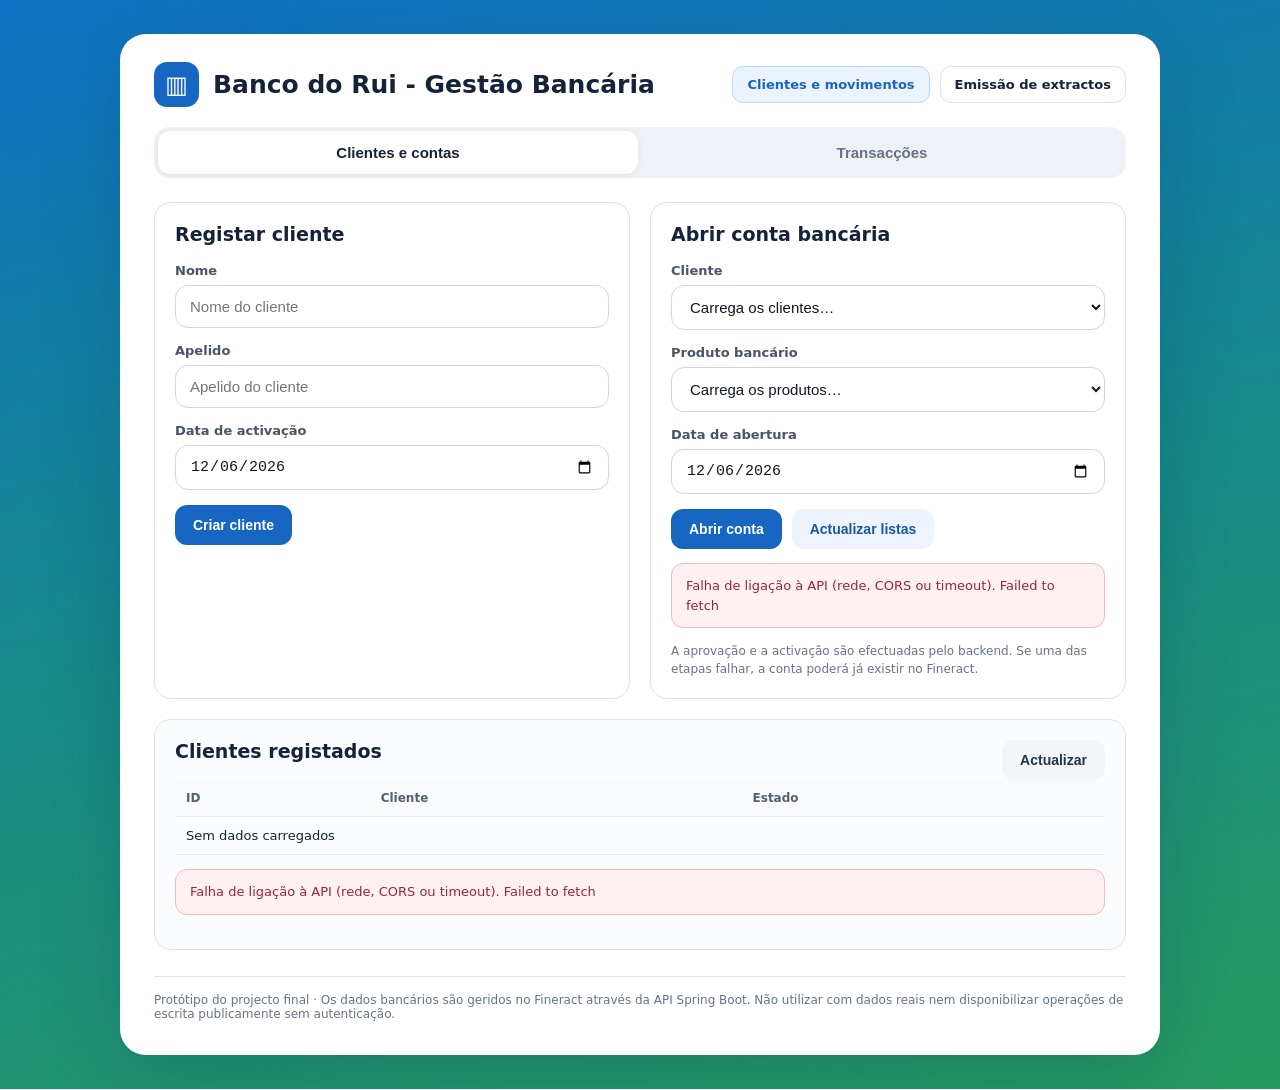
==== index.html @ a5297a6b "Add files via upload" ====
<!doctype html>
<html lang="pt"><head><meta charset="utf-8"><meta name="viewport" content="width=device-width, initial-scale=1"><title>Banco do Rui - Gestão Bancária</title><link rel="stylesheet" href="styles.css"></head>
<body><main class="shell"><header class="top"><div class="brand"><div class="brand-symbol" aria-hidden="true">▥</div><div><h1>Banco do Rui - Gestão Bancária</h1></div></div><nav class="nav" aria-label="Páginas"><a href="index.html" aria-current="page">Clientes e movimentos</a><a href="extratos.html">Emissão de extractos</a></nav></header>
<div class="tab-bar" role="tablist" aria-label="Gestão bancária"><button type="button" role="tab" aria-selected="true" aria-controls="tabClientes" id="btnClientes">Clientes e contas</button><button type="button" role="tab" aria-selected="false" aria-controls="tabMovimentos" id="btnMovimentos">Transacções</button></div>
<section class="panel" id="tabClientes" role="tabpanel" aria-labelledby="btnClientes"><div class="grid-actions"><section class="card"><h2>Registar cliente</h2><form id="clientForm"><div class="field"><label for="firstname">Nome</label><input id="firstname" placeholder="Nome do cliente" required maxlength="100"></div><div class="field"><label for="lastname">Apelido</label><input id="lastname" placeholder="Apelido do cliente" required maxlength="100"></div><div class="field"><label for="activationDate">Data de activação</label><input type="date" id="activationDate"></div><button class="button" type="submit" id="createClient">Criar cliente</button></form><div id="clientStatus" role="status" hidden></div></section>
<section class="card"><h2>Abrir conta bancária</h2><form id="accountForm"><div class="field"><label for="clientId">Cliente</label><select id="clientId" required><option value="">Carrega os clientes…</option></select></div><div class="field"><label for="productId">Produto bancário</label><select id="productId" required><option value="">Carrega os produtos…</option></select></div><div class="field"><label for="openedOnDate">Data de abertura</label><input id="openedOnDate" type="date"></div><div class="button-row"><button class="button" id="openAccount" type="submit">Abrir conta</button><button class="button secondary" type="button" id="refreshLists">Actualizar listas</button></div></form><div id="accountStatus" role="status" hidden></div><p class="note">A aprovação e a activação são efectuadas pelo backend. Se uma das etapas falhar, a conta poderá já existir no Fineract.</p></section></div>
<section class="card card-soft"><div class="section-header"><h2>Clientes registados</h2><button class="button soft" type="button" id="reloadClients">Actualizar</button></div><div class="table-wrap"><table class="table"><thead><tr><th>ID</th><th>Cliente</th><th>Estado</th></tr></thead><tbody id="clientsTable"><tr><td colspan="3">Sem dados carregados</td></tr></tbody></table></div><div id="listStatus" role="status" hidden></div></section></section>
<section class="panel" id="tabMovimentos" role="tabpanel" aria-labelledby="btnMovimentos" hidden><section class="card"><h2>Pesquisar conta</h2><div class="find-row"><div class="field" style="margin:0"><label for="accountNo">Número de conta</label><input id="accountNo" placeholder="Ex.: 000000001" autocomplete="off" inputmode="numeric"></div><button class="button secondary" id="lookupAccount" type="button">Pesquisar</button></div><div id="lookupStatus" hidden role="status"></div><div class="summary" id="accountSummary" hidden><div class="summary-item"><small>Titular</small><strong id="accountHolder">—</strong></div><div class="summary-item"><small>Moeda</small><strong id="accountCurrency">—</strong></div><div class="summary-item"><small>Estado</small><strong id="accountActive">—</strong></div></div></section>
<section class="card"><h2>Registar transacção</h2><form id="transactionForm"><div class="field"><label>Tipo de operação</label><div class="radio-row"><label><input type="radio" name="operation" value="deposit" checked> Depósito</label><label><input type="radio" name="operation" value="withdrawal"> Levantamento</label></div></div><div class="two"><div class="field"><label for="amount">Valor (MZN)</label><input id="amount" type="number" min="0.01" step="0.01" placeholder="Ex.: 1500.00" required></div><div class="field"><label for="movementDate">Data da transacção</label><input id="movementDate" type="date" required></div></div><button class="button" type="submit" id="postMovement" disabled>Registar movimento</button></form><div id="transactionStatus" hidden role="status"></div></section>
<section class="card card-soft"><div class="section-header"><h2>Movimentos da conta</h2><button class="button soft" id="reloadTransactions" type="button" disabled>Actualizar</button></div><div class="table-wrap"><table class="table"><thead><tr><th>Data</th><th>Operação</th><th>Valor</th><th>Descrição</th></tr></thead><tbody id="transactionsTable"><tr><td colspan="4">Pesquisa uma conta para consultar movimentos.</td></tr></tbody></table></div><div id="movementsStatus" hidden role="status"></div></section></section>
<footer class="footer-note">Protótipo do projecto final · Os dados bancários são geridos no Fineract através da API Spring Boot. Não utilizar com dados reais nem disponibilizar operações de escrita publicamente sem autenticação.</footer>
</main><script type="module" src="gestao.js"></script></body></html>
---- styles.css ----
:root{font-family:Inter,ui-sans-serif,system-ui,-apple-system,BlinkMacSystemFont,"Segoe UI",sans-serif;color:#17212f;--main:#1767c2;--line:#dce3ec;--bg:#f8fafc;--muted:#64748b;--good:#087f5b;--bad:#ad2831}*{box-sizing:border-box}body{margin:0;min-height:100vh;background:linear-gradient(168deg,#0d72c4,#178b87 53%,#269b60);padding:34px 18px;color:#15233a}a{color:inherit}a:focus-visible,button:focus-visible,input:focus-visible,select:focus-visible{outline:3px solid #93c5fd;outline-offset:2px}.shell{max-width:1040px;margin:auto;background:#fff;border-radius:26px;padding:28px 34px 34px;box-shadow:0 24px 80px #07284b35}.top{display:flex;align-items:center;justify-content:space-between;gap:16px;flex-wrap:wrap}.brand{display:flex;align-items:center;gap:14px}.brand-symbol{width:45px;height:45px;background:#1767c2;border-radius:13px;display:grid;place-items:center;color:#fff;font-size:24px}h1{font-size:25px;line-height:1.2;margin:0}h2{font-size:19px;margin:0 0 18px}h3{font-size:15px;margin:0 0 12px}p{margin:6px 0 0}.sub{font-size:13px;color:var(--muted)}.nav{display:flex;flex-wrap:wrap;gap:10px}.nav a{border:1px solid var(--line);padding:10px 14px;border-radius:11px;text-decoration:none;font-weight:650;font-size:13px}.nav a[aria-current=page]{color:var(--main);background:#eaf3ff;border-color:#b8d8ff}.sep{height:1px;background:var(--line);margin:24px 0}.section-header{display:flex;align-items:center;justify-content:space-between;gap:12px;flex-wrap:wrap}.pill{border:1px solid #b9ddce;background:#f0fcf6;color:#0a6546;padding:6px 9px;border-radius:99px;font-size:12px;font-weight:700}.api-form{margin:18px 0 2px;padding:14px;background:#f7faff;border:1px solid #dbe7f4;border-radius:15px}.two{display:grid;grid-template-columns:1fr 1fr;gap:16px}.field{display:grid;gap:7px;margin:0 0 15px}.field label{font-size:13px;color:#475569;font-weight:700}.field input,.field select{width:100%;border:1px solid #cdd7e3;border-radius:13px;background:#fff;padding:12px 14px;font-size:15px;color:#111827;min-width:0}.field input[readonly]{background:#f1f5f9}.row{display:flex;gap:12px;align-items:center;flex-wrap:wrap}.tab-bar{display:grid;grid-template-columns:1fr 1fr;gap:4px;background:#eef1f5;border-radius:16px;padding:4px;margin:20px 0 24px}.tab-bar button{border:0;background:transparent;padding:13px 8px;border-radius:12px;color:#657287;font-weight:700;font-size:15px;cursor:pointer}.tab-bar button[aria-selected=true]{background:white;color:#15233a;box-shadow:0 1px 6px #00000012}.panel[hidden], [hidden]{display:none!important}.card{border:1px solid var(--line);background:white;border-radius:17px;padding:20px;margin:0 0 20px}.card-soft{background:#fbfcfe}.muted{color:var(--muted);font-size:13px}.button{border:0;border-radius:12px;background:#1767c2;color:white;padding:12px 18px;font-size:14px;font-weight:750;cursor:pointer;display:inline-flex;align-items:center;gap:7px;justify-content:center;text-decoration:none}.button.secondary{background:#eef4ff;color:#17589f}.button.soft{background:#f3f5f8;color:#23344f}.button:disabled{opacity:.45;cursor:not-allowed}.button:hover:not(:disabled){filter:brightness(.96)}.button-row{display:flex;gap:10px;flex-wrap:wrap}.message{margin:14px 0;border-radius:12px;padding:12px 14px;font-size:13px;line-height:1.5;border:1px solid #cfdef3;background:#eff6ff;color:#164f93;white-space:pre-wrap}.message.error{border-color:#f4b8c0;background:#fff1f2;color:#9a2636}.message.success{border-color:#b6e9d5;background:#f0fdf4;color:#07683e}.table-wrap{overflow-x:auto}.table{width:100%;border-collapse:collapse;font-size:13px}.table td,.table th{text-align:left;padding:11px;border-bottom:1px solid #e8edf3;white-space:nowrap}.table th{font-size:12px;color:#526175;background:#f8fafc}.summary{display:grid;grid-template-columns:repeat(3,minmax(0,1fr));gap:12px;margin:16px 0}.summary-item{background:#f5f8fc;padding:14px;border-radius:12px;overflow-wrap:anywhere}.summary-item strong{display:block;font-size:15px;margin-top:5px}.summary-item small{color:var(--muted)}.mono{font-family:ui-monospace,SFMono-Regular,Consolas,monospace;overflow-wrap:anywhere;word-break:break-word}.tiny{font-size:11px}.radio-row{display:flex;gap:16px;flex-wrap:wrap;padding:7px 0 16px}.radio-row label{display:flex;align-items:center;gap:7px;cursor:pointer}.radio-row input{accent-color:#1767c2}.result{border:1px solid #b6e9d5;border-radius:16px;background:#fcfffd;padding:20px}.result header{display:flex;align-items:center;gap:10px}.qr-box{background:white;border:1px solid #e5e7eb;border-radius:16px;padding:16px;display:inline-flex;align-items:center;justify-content:center;min-height:160px}.note{font-size:12px;color:#64748b;line-height:1.5;margin-top:12px}.footer-note{border-top:1px solid var(--line);margin-top:26px;padding-top:16px;font-size:12px;color:var(--muted)}.max-w{max-width:650px;margin-inline:auto}.spinner{opacity:.8}.grid-actions{display:grid;grid-template-columns:1fr 1fr;gap:20px}.value{color:#113454;font-weight:750}.find-row{display:grid;grid-template-columns:1fr auto;align-items:end;gap:12px}.display-note{border:1px solid #f1d8a6;background:#fffbeb;color:#855916;border-radius:13px;padding:12px 14px;font-size:13px;margin:12px 0}@media(max-width:760px){body{padding:14px 9px}.shell{padding:18px 16px;border-radius:18px}.two,.grid-actions,.summary{grid-template-columns:1fr}.top{align-items:flex-start}.nav{width:100%}.nav a{flex:1;text-align:center}.find-row{grid-template-columns:1fr}.find-row .button{width:100%}h1{font-size:22px}}@media print{body{padding:0;background:white}.shell{box-shadow:none;padding:0;max-width:none}.no-print,.top .nav,.api-form,.footer-note{display:none!important}.result{border:0;padding:0}.card{border:0;padding:0}.summary-item{background:white;border:1px solid #ddd}button{display:none!important}}
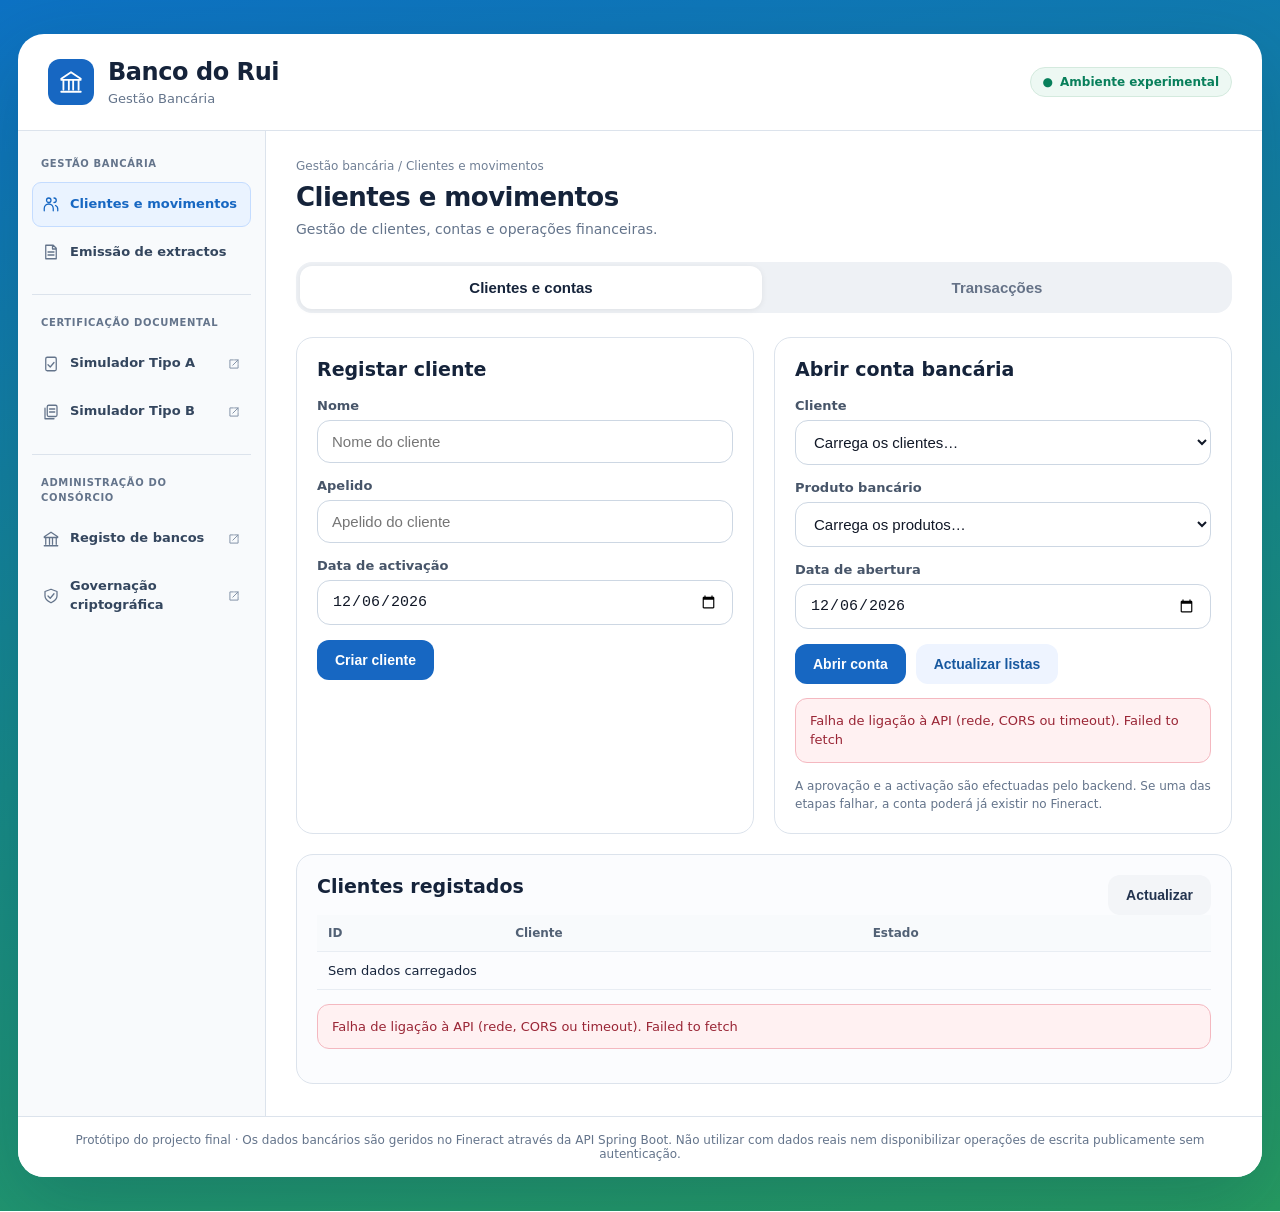
==== commit f06e4b1b: "Add files via upload" ====
--- a/index.html
+++ b/index.html
@@ -1,6 +1,21 @@
 <!doctype html>
-<html lang="pt"><head><meta charset="utf-8"><meta name="viewport" content="width=device-width, initial-scale=1"><title>Banco do Rui - Gestão Bancária</title><link rel="stylesheet" href="styles.css"></head>
-<body><main class="shell"><header class="top"><div class="brand"><div class="brand-symbol" aria-hidden="true">▥</div><div><h1>Banco do Rui - Gestão Bancária</h1></div></div><nav class="nav" aria-label="Páginas"><a href="index.html" aria-current="page">Clientes e movimentos</a><a href="extratos.html">Emissão de extractos</a></nav></header>
+<html lang="pt"><head><meta charset="utf-8"><meta name="viewport" content="width=device-width, initial-scale=1"><title>Banco do Rui - Gestão Bancária</title><link rel="stylesheet" href="styles.css"><link rel="stylesheet" href="sidebar.css"></head>
+<body><main class="shell app-shell"><header class="top app-header"><div class="brand"><div class="brand-symbol"><svg class="" width="20" height="20" viewBox="0 0 24 24" fill="none" stroke="currentColor" stroke-width="1.7" stroke-linecap="round" stroke-linejoin="round" aria-hidden="true"><path d="m3 9 9-6 9 6M3 10h18M5 11v8m5-8v8m4-8v8m5-8v8M3 21h18"/></svg></div><div><h1>Banco do Rui</h1><p class="app-subtitle">Gestão Bancária</p></div></div><span class="app-environment"><span aria-hidden="true">●</span> Ambiente experimental</span><button class="app-menu-toggle" type="button" id="appMenuToggle" aria-expanded="true" aria-controls="appSidebar"><svg class="" width="20" height="20" viewBox="0 0 24 24" fill="none" stroke="currentColor" stroke-width="1.7" stroke-linecap="round" stroke-linejoin="round" aria-hidden="true"><path d="M3 6h18M3 12h18M3 18h18"/></svg> Menu</button></header>
+<div class="app-layout"><aside class="app-sidebar no-print" id="appSidebar"><nav aria-label="Navegação principal">
+<div class="app-nav-group"><p class="app-nav-label">GESTÃO BANCÁRIA</p>
+<a class="app-nav-link" href="index.html" aria-current="page"><svg class="" width="20" height="20" viewBox="0 0 24 24" fill="none" stroke="currentColor" stroke-width="1.7" stroke-linecap="round" stroke-linejoin="round" aria-hidden="true"><circle cx="9" cy="7" r="3"/><path d="M3 21v-3a6 6 0 0 1 12 0v3M16 4a3 3 0 0 1 0 6m2 4a5 5 0 0 1 3 5v2"/></svg><span>Clientes e movimentos</span></a>
+<a class="app-nav-link" href="extratos.html"><svg class="" width="20" height="20" viewBox="0 0 24 24" fill="none" stroke="currentColor" stroke-width="1.7" stroke-linecap="round" stroke-linejoin="round" aria-hidden="true"><path d="M5 3h10l4 4v14H5zM14 3v5h5M8 12h8m-8 4h8"/></svg><span>Emissão de extractos</span></a>
+</div>
+<div class="app-nav-group"><p class="app-nav-label">CERTIFICAÇÃO DOCUMENTAL</p>
+<a class="app-nav-link" href="https://pfcemitirextratos.vercel.app/" target="_blank" rel="noopener noreferrer" title="Abrir em nova aba"><svg class="" width="20" height="20" viewBox="0 0 24 24" fill="none" stroke="currentColor" stroke-width="1.7" stroke-linecap="round" stroke-linejoin="round" aria-hidden="true"><rect x="5" y="3" width="14" height="18" rx="2"/><path d="m8 13 3 3 5-6"/></svg><span>Simulador Tipo A</span><svg class="app-external" width="20" height="20" viewBox="0 0 24 24" fill="none" stroke="currentColor" stroke-width="1.7" stroke-linecap="round" stroke-linejoin="round" aria-hidden="true"><path d="M13 5h6v6M19 5l-9 9M19 13v6H5V5h6"/></svg></a>
+<a class="app-nav-link" href="https://emissao-de-extratos-tipo-b.vercel.app/" target="_blank" rel="noopener noreferrer" title="Abrir em nova aba"><svg class="" width="20" height="20" viewBox="0 0 24 24" fill="none" stroke="currentColor" stroke-width="1.7" stroke-linecap="round" stroke-linejoin="round" aria-hidden="true"><rect x="7" y="3" width="13" height="15" rx="2"/><path d="M4 7v14h12M10 8h7m-7 4h7"/></svg><span>Simulador Tipo B</span><svg class="app-external" width="20" height="20" viewBox="0 0 24 24" fill="none" stroke="currentColor" stroke-width="1.7" stroke-linecap="round" stroke-linejoin="round" aria-hidden="true"><path d="M13 5h6v6M19 5l-9 9M19 13v6H5V5h6"/></svg></a>
+</div>
+<div class="app-nav-group"><p class="app-nav-label">ADMINISTRAÇÃO DO CONSÓRCIO</p>
+<a class="app-nav-link" href="https://apipfcadminwebsite.vercel.app/" target="_blank" rel="noopener noreferrer" title="Abrir em nova aba"><svg class="" width="20" height="20" viewBox="0 0 24 24" fill="none" stroke="currentColor" stroke-width="1.7" stroke-linecap="round" stroke-linejoin="round" aria-hidden="true"><path d="m3 9 9-6 9 6M3 10h18M5 11v8m5-8v8m4-8v8m5-8v8M3 21h18"/></svg><span>Registo de bancos</span><svg class="app-external" width="20" height="20" viewBox="0 0 24 24" fill="none" stroke="currentColor" stroke-width="1.7" stroke-linecap="round" stroke-linejoin="round" aria-hidden="true"><path d="M13 5h6v6M19 5l-9 9M19 13v6H5V5h6"/></svg></a>
+<a class="app-nav-link" href="https://governanca-pfc.vercel.app/" target="_blank" rel="noopener noreferrer" title="Abrir em nova aba"><svg class="" width="20" height="20" viewBox="0 0 24 24" fill="none" stroke="currentColor" stroke-width="1.7" stroke-linecap="round" stroke-linejoin="round" aria-hidden="true"><path d="m12 3 8 3v6c0 5-8 9-8 9s-8-4-8-9V6zM8 12l3 3 5-6"/></svg><span>Governação criptográfica</span><svg class="app-external" width="20" height="20" viewBox="0 0 24 24" fill="none" stroke="currentColor" stroke-width="1.7" stroke-linecap="round" stroke-linejoin="round" aria-hidden="true"><path d="M13 5h6v6M19 5l-9 9M19 13v6H5V5h6"/></svg></a>
+</div>
+</nav></aside><section class="app-content" aria-label="Clientes e movimentos"><div class="app-page-heading no-print"><p class="app-breadcrumb">Gestão bancária / Clientes e movimentos</p><h2>Clientes e movimentos</h2><p class="app-description">Gestão de clientes, contas e operações financeiras.</p></div>
+
 <div class="tab-bar" role="tablist" aria-label="Gestão bancária"><button type="button" role="tab" aria-selected="true" aria-controls="tabClientes" id="btnClientes">Clientes e contas</button><button type="button" role="tab" aria-selected="false" aria-controls="tabMovimentos" id="btnMovimentos">Transacções</button></div>
 <section class="panel" id="tabClientes" role="tabpanel" aria-labelledby="btnClientes"><div class="grid-actions"><section class="card"><h2>Registar cliente</h2><form id="clientForm"><div class="field"><label for="firstname">Nome</label><input id="firstname" placeholder="Nome do cliente" required maxlength="100"></div><div class="field"><label for="lastname">Apelido</label><input id="lastname" placeholder="Apelido do cliente" required maxlength="100"></div><div class="field"><label for="activationDate">Data de activação</label><input type="date" id="activationDate"></div><button class="button" type="submit" id="createClient">Criar cliente</button></form><div id="clientStatus" role="status" hidden></div></section>
 <section class="card"><h2>Abrir conta bancária</h2><form id="accountForm"><div class="field"><label for="clientId">Cliente</label><select id="clientId" required><option value="">Carrega os clientes…</option></select></div><div class="field"><label for="productId">Produto bancário</label><select id="productId" required><option value="">Carrega os produtos…</option></select></div><div class="field"><label for="openedOnDate">Data de abertura</label><input id="openedOnDate" type="date"></div><div class="button-row"><button class="button" id="openAccount" type="submit">Abrir conta</button><button class="button secondary" type="button" id="refreshLists">Actualizar listas</button></div></form><div id="accountStatus" role="status" hidden></div><p class="note">A aprovação e a activação são efectuadas pelo backend. Se uma das etapas falhar, a conta poderá já existir no Fineract.</p></section></div>
@@ -8,5 +23,6 @@
 <section class="panel" id="tabMovimentos" role="tabpanel" aria-labelledby="btnMovimentos" hidden><section class="card"><h2>Pesquisar conta</h2><div class="find-row"><div class="field" style="margin:0"><label for="accountNo">Número de conta</label><input id="accountNo" placeholder="Ex.: 000000001" autocomplete="off" inputmode="numeric"></div><button class="button secondary" id="lookupAccount" type="button">Pesquisar</button></div><div id="lookupStatus" hidden role="status"></div><div class="summary" id="accountSummary" hidden><div class="summary-item"><small>Titular</small><strong id="accountHolder">—</strong></div><div class="summary-item"><small>Moeda</small><strong id="accountCurrency">—</strong></div><div class="summary-item"><small>Estado</small><strong id="accountActive">—</strong></div></div></section>
 <section class="card"><h2>Registar transacção</h2><form id="transactionForm"><div class="field"><label>Tipo de operação</label><div class="radio-row"><label><input type="radio" name="operation" value="deposit" checked> Depósito</label><label><input type="radio" name="operation" value="withdrawal"> Levantamento</label></div></div><div class="two"><div class="field"><label for="amount">Valor (MZN)</label><input id="amount" type="number" min="0.01" step="0.01" placeholder="Ex.: 1500.00" required></div><div class="field"><label for="movementDate">Data da transacção</label><input id="movementDate" type="date" required></div></div><button class="button" type="submit" id="postMovement" disabled>Registar movimento</button></form><div id="transactionStatus" hidden role="status"></div></section>
 <section class="card card-soft"><div class="section-header"><h2>Movimentos da conta</h2><button class="button soft" id="reloadTransactions" type="button" disabled>Actualizar</button></div><div class="table-wrap"><table class="table"><thead><tr><th>Data</th><th>Operação</th><th>Valor</th><th>Descrição</th></tr></thead><tbody id="transactionsTable"><tr><td colspan="4">Pesquisa uma conta para consultar movimentos.</td></tr></tbody></table></div><div id="movementsStatus" hidden role="status"></div></section></section>
+</section></div>
 <footer class="footer-note">Protótipo do projecto final · Os dados bancários são geridos no Fineract através da API Spring Boot. Não utilizar com dados reais nem disponibilizar operações de escrita publicamente sem autenticação.</footer>
-</main><script type="module" src="gestao.js"></script></body></html>
+</main><script type="module" src="gestao.js"></script><script src="sidebar.js" defer></script></body></html>
--- a/sidebar.css
+++ b/sidebar.css
@@ -0,0 +1,33 @@
+/* Supplemental layout. Keep the repository's original styles.css unchanged. */
+.shell.app-shell{max-width:1360px;padding:0;overflow:hidden}
+.app-header.top{padding:24px 30px;border-bottom:1px solid var(--line);gap:14px}
+.app-header .brand-symbol{flex:none;width:46px;height:46px;border-radius:12px}
+.app-header .brand-symbol svg{width:26px;height:26px}
+.app-header h1{font-size:24px;letter-spacing:-.45px}
+.app-subtitle{font-size:13px;color:var(--muted);margin:4px 0 0}
+.app-environment{margin-left:auto;display:inline-flex;align-items:center;gap:7px;padding:7px 12px;border:1px solid #d4eade;border-radius:99px;background:#edf8f3;color:#087f5b;font-size:12px;font-weight:650;white-space:nowrap}
+.app-menu-toggle{display:none;border:1px solid #c4dcff;border-radius:9px;background:#eaf3ff;color:var(--main);font:inherit;font-weight:650;padding:9px 12px;align-items:center;gap:7px;cursor:pointer}
+.app-layout{display:grid;grid-template-columns:248px minmax(0,1fr);min-height:570px}
+.app-sidebar{background:#f8fafc;border-right:1px solid var(--line);padding:25px 14px;min-width:0}
+.app-nav-group+.app-nav-group{border-top:1px solid var(--line);margin-top:20px;padding-top:20px}
+.app-nav-label{margin:0 9px 11px;font-size:10px;font-weight:750;letter-spacing:.65px;line-height:1.5;color:#64748b}
+.app-nav-link{display:flex;align-items:center;gap:10px;text-decoration:none;color:#34465e;font-weight:650;font-size:13px;line-height:1.45;padding:12px 9px;margin:3px 0;border:1px solid transparent;border-radius:9px}
+.app-nav-link svg{flex:none;width:18px;height:18px;color:#64748b}
+.app-nav-link span{min-width:0;overflow-wrap:break-word}
+.app-nav-link .app-external{margin-left:auto;width:14px;height:14px;color:#8493a8}
+.app-nav-link:hover{background:#edf3fa}
+.app-nav-link[aria-current=page]{color:var(--main);background:#eaf3ff;border-color:#c4dcff}
+.app-nav-link[aria-current=page] svg{color:var(--main)}
+.app-content{min-width:0;padding:28px 30px 12px}
+.app-page-heading{margin-bottom:22px}
+.app-breadcrumb{margin:0 0 9px;color:#718096;font-size:12px}
+.app-page-heading h2{font-size:26px;letter-spacing:-.55px;margin:0 0 7px}
+.app-description{color:var(--muted);font-size:14px;line-height:1.5;margin:0}
+.app-content .tab-bar{margin:0 0 24px}
+.app-content .card,.app-content .result{min-width:0}
+.app-content .qr-box{max-width:100%;overflow:auto}
+.app-content canvas{max-width:100%;height:auto!important;object-fit:contain}
+.app-shell>.footer-note{margin:0;padding:16px 28px;background:#fff;text-align:center}
+@media(max-width:1050px){.app-layout{grid-template-columns:220px minmax(0,1fr)}.app-content{padding:24px 20px 12px}.app-content .grid-actions{grid-template-columns:1fr}.app-nav-link{font-size:12px}}
+@media(max-width:760px){.app-header.top{padding:17px 16px;align-items:center}.app-header h1{font-size:21px}.app-environment{display:none}.app-menu-toggle{display:inline-flex;margin-left:auto}.app-layout{display:block;min-height:0}.app-sidebar{border-right:0;border-bottom:1px solid var(--line);padding:16px}.app-sidebar.app-collapsed{display:none}.app-nav-link{font-size:14px}.app-nav-group+.app-nav-group{margin-top:12px;padding-top:12px}.app-content{padding:20px 16px 8px}.app-page-heading h2{font-size:22px}.app-shell>.footer-note{padding:14px 16px}.app-header .brand-symbol{width:40px;height:40px}}
+@media print{.app-header,.app-sidebar,.app-page-heading,.app-menu-toggle{display:none!important}.app-layout{display:block;min-height:0}.app-content{padding:0}.shell.app-shell{overflow:visible;max-width:none;border-radius:0;padding:0}.app-content .qr-box{overflow:visible}}
